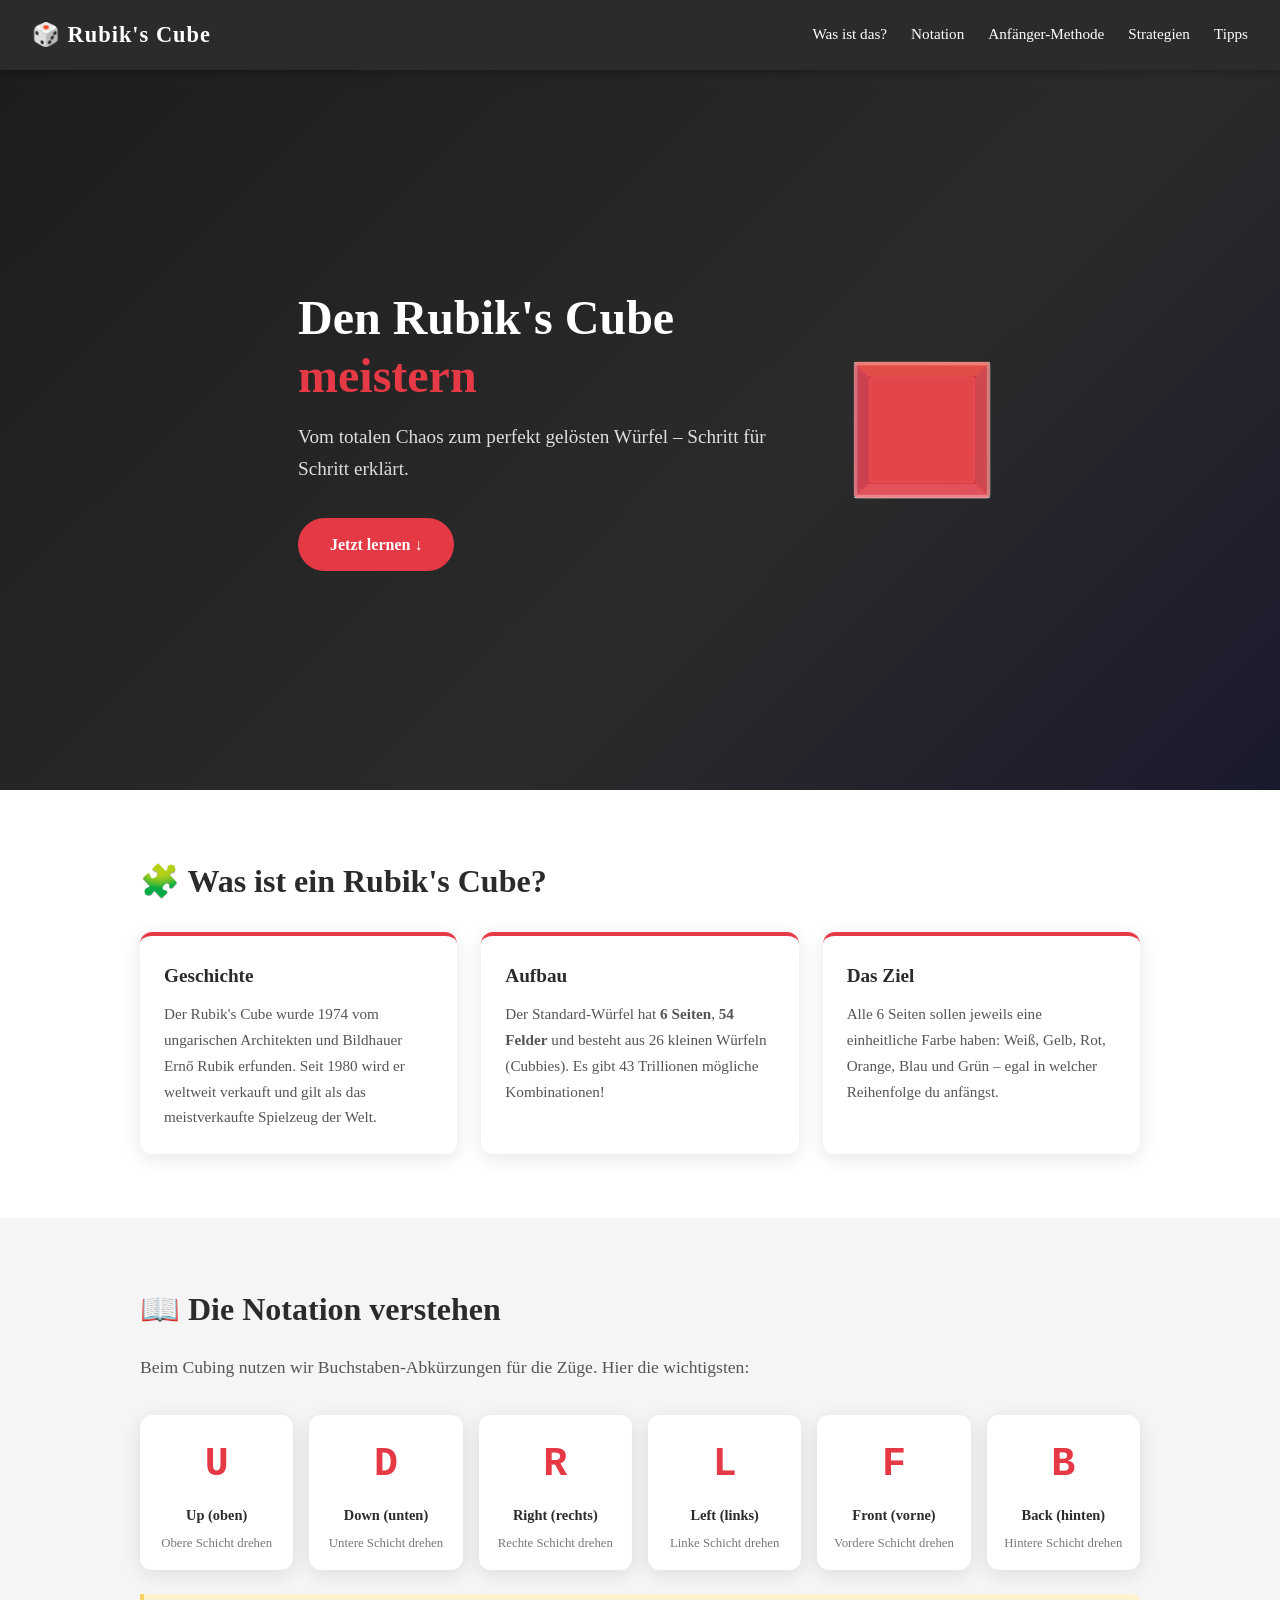
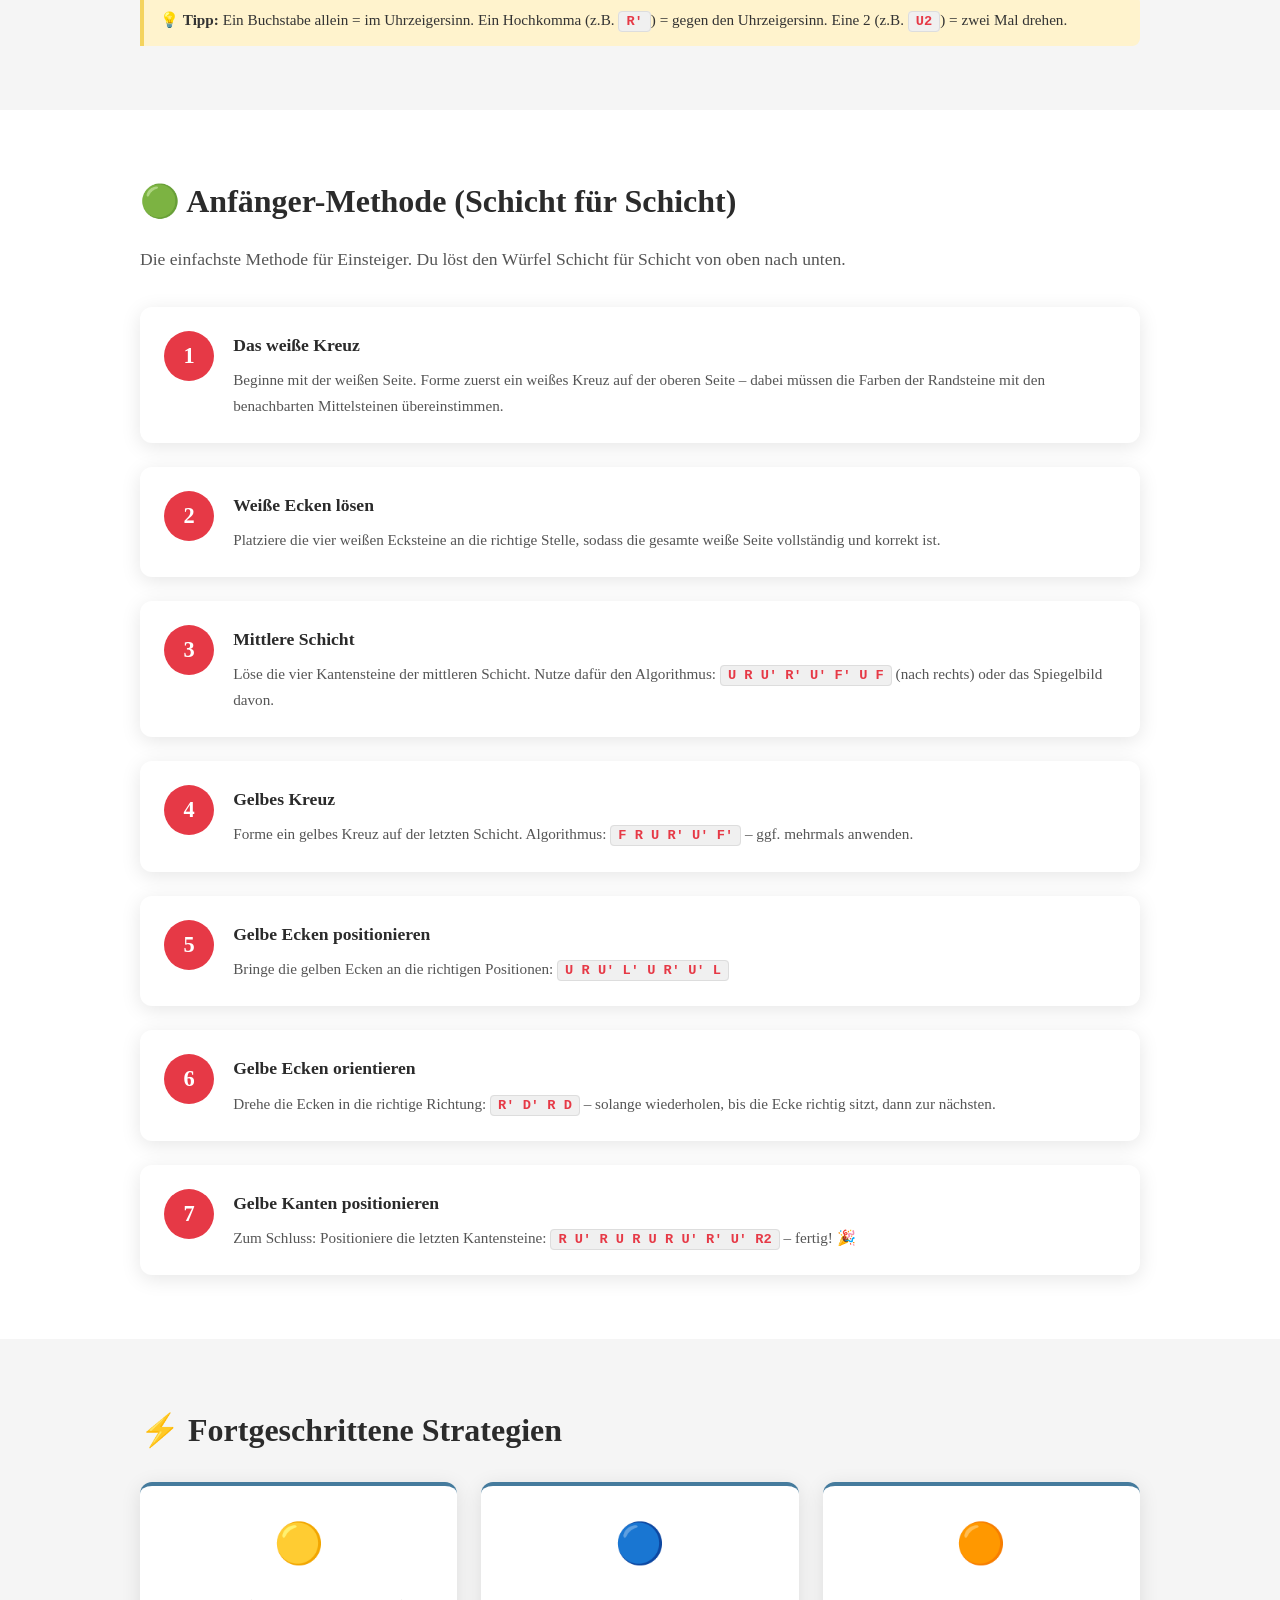
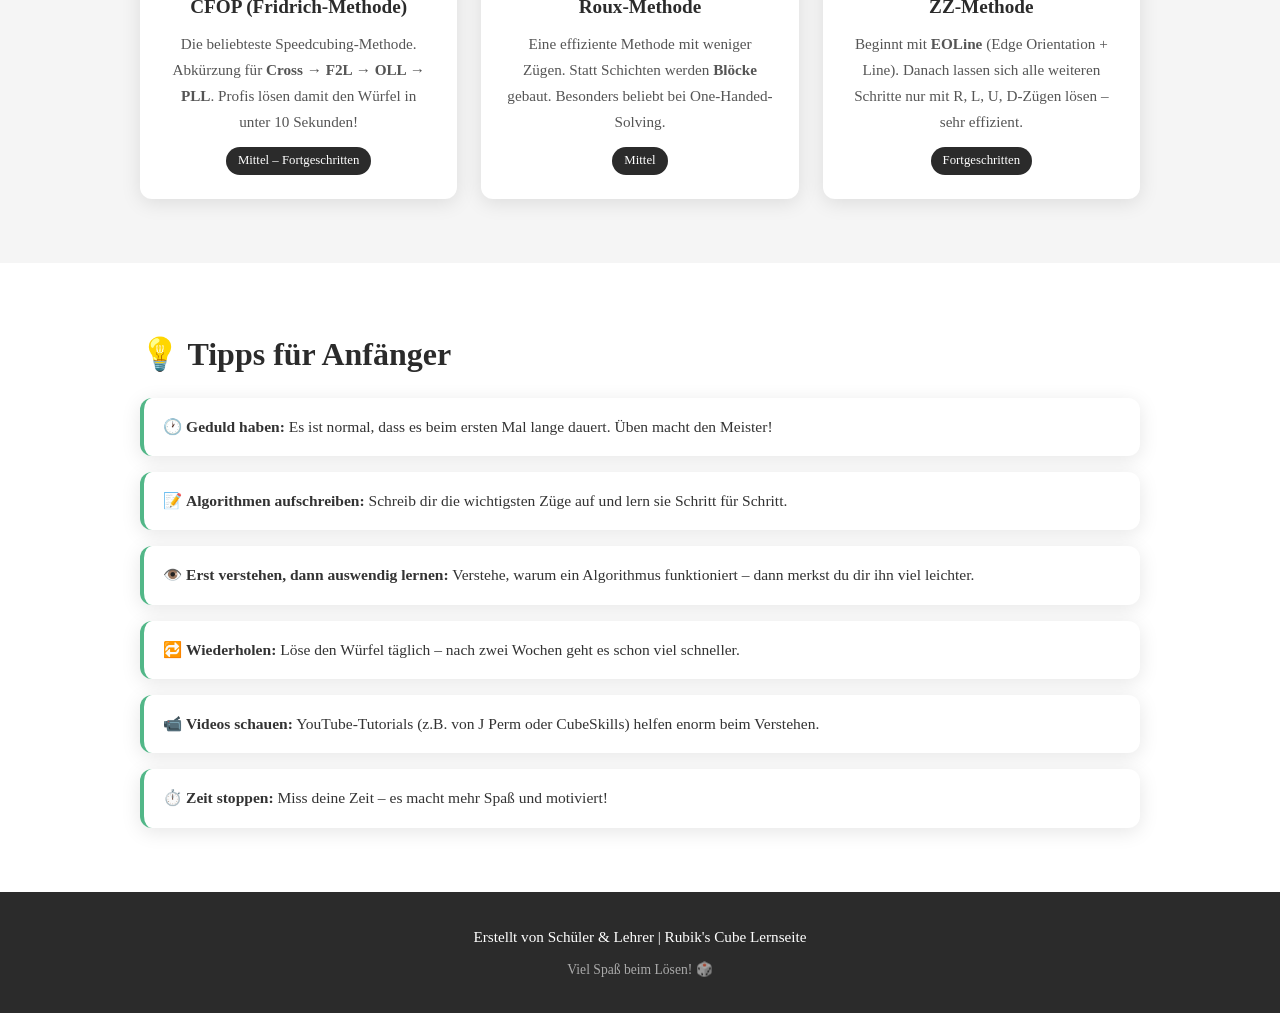
==== index.html @ 62770d28 "Add files via upload" ====
<!DOCTYPE html>
<html lang="de">
<head>
  <meta charset="UTF-8" />
  <meta name="viewport" content="width=device-width, initial-scale=1.0" />
  <title>Rubik's Cube – Lösen & Strategien</title>
  <link rel="stylesheet" href="style.css" />
</head>
<body>

  <!-- HEADER / NAVIGATION -->
  <header>
    <div class="logo">🎲 Rubik's Cube</div>
    <nav>
      <a href="#was-ist">Was ist das?</a>
      <a href="#notation">Notation</a>
      <a href="#anfaenger">Anfänger-Methode</a>
      <a href="#strategien">Strategien</a>
      <a href="#tipps">Tipps</a>
    </nav>
  </header>

  <!-- HERO SECTION -->
  <section class="hero">
    <div class="hero-content">
      <h1>Den Rubik's Cube <span class="highlight">meistern</span></h1>
      <p>Vom totalen Chaos zum perfekt gelösten Würfel – Schritt für Schritt erklärt.</p>
      <a href="#anfaenger" class="btn">Jetzt lernen ↓</a>
    </div>
    <div class="cube-animation">
      <div class="cube">
        <div class="face front"></div>
        <div class="face back"></div>
        <div class="face left"></div>
        <div class="face right"></div>
        <div class="face top"></div>
        <div class="face bottom"></div>
      </div>
    </div>
  </section>

  <!-- SECTION: Was ist ein Rubik's Cube? -->
  <section id="was-ist" class="section">
    <div class="container">
      <h2>🧩 Was ist ein Rubik's Cube?</h2>
      <div class="card-grid">
        <div class="card">
          <h3>Geschichte</h3>
          <p>Der Rubik's Cube wurde 1974 vom ungarischen Architekten und Bildhauer Ernő Rubik erfunden. Seit 1980 wird er weltweit verkauft und gilt als das meistverkaufte Spielzeug der Welt.</p>
        </div>
        <div class="card">
          <h3>Aufbau</h3>
          <p>Der Standard-Würfel hat <strong>6 Seiten</strong>, <strong>54 Felder</strong> und besteht aus 26 kleinen Würfeln (Cubbies). Es gibt 43 Trillionen mögliche Kombinationen!</p>
        </div>
        <div class="card">
          <h3>Das Ziel</h3>
          <p>Alle 6 Seiten sollen jeweils eine einheitliche Farbe haben: Weiß, Gelb, Rot, Orange, Blau und Grün – egal in welcher Reihenfolge du anfängst.</p>
        </div>
      </div>
    </div>
  </section>

  <!-- SECTION: Notation -->
  <section id="notation" class="section section-alt">
    <div class="container">
      <h2>📖 Die Notation verstehen</h2>
      <p class="section-intro">Beim Cubing nutzen wir Buchstaben-Abkürzungen für die Züge. Hier die wichtigsten:</p>
      <div class="notation-grid">
        <div class="notation-card">
          <span class="move-letter">U</span>
          <span class="move-name">Up (oben)</span>
          <span class="move-desc">Obere Schicht drehen</span>
        </div>
        <div class="notation-card">
          <span class="move-letter">D</span>
          <span class="move-name">Down (unten)</span>
          <span class="move-desc">Untere Schicht drehen</span>
        </div>
        <div class="notation-card">
          <span class="move-letter">R</span>
          <span class="move-name">Right (rechts)</span>
          <span class="move-desc">Rechte Schicht drehen</span>
        </div>
        <div class="notation-card">
          <span class="move-letter">L</span>
          <span class="move-name">Left (links)</span>
          <span class="move-desc">Linke Schicht drehen</span>
        </div>
        <div class="notation-card">
          <span class="move-letter">F</span>
          <span class="move-name">Front (vorne)</span>
          <span class="move-desc">Vordere Schicht drehen</span>
        </div>
        <div class="notation-card">
          <span class="move-letter">B</span>
          <span class="move-name">Back (hinten)</span>
          <span class="move-desc">Hintere Schicht drehen</span>
        </div>
      </div>
      <p class="notation-hint">💡 <strong>Tipp:</strong> Ein Buchstabe allein = im Uhrzeigersinn. Ein Hochkomma (z.B. <code>R'</code>) = gegen den Uhrzeigersinn. Eine 2 (z.B. <code>U2</code>) = zwei Mal drehen.</p>
    </div>
  </section>

  <!-- SECTION: Anfänger-Methode -->
  <section id="anfaenger" class="section">
    <div class="container">
      <h2>🟢 Anfänger-Methode (Schicht für Schicht)</h2>
      <p class="section-intro">Die einfachste Methode für Einsteiger. Du löst den Würfel Schicht für Schicht von oben nach unten.</p>
      
      <div class="steps">

        <div class="step">
          <div class="step-number">1</div>
          <div class="step-content">
            <h3>Das weiße Kreuz</h3>
            <p>Beginne mit der weißen Seite. Forme zuerst ein weißes Kreuz auf der oberen Seite – dabei müssen die Farben der Randsteine mit den benachbarten Mittelsteinen übereinstimmen.</p>
          </div>
        </div>

        <div class="step">
          <div class="step-number">2</div>
          <div class="step-content">
            <h3>Weiße Ecken lösen</h3>
            <p>Platziere die vier weißen Ecksteine an die richtige Stelle, sodass die gesamte weiße Seite vollständig und korrekt ist.</p>
          </div>
        </div>

        <div class="step">
          <div class="step-number">3</div>
          <div class="step-content">
            <h3>Mittlere Schicht</h3>
            <p>Löse die vier Kantensteine der mittleren Schicht. Nutze dafür den Algorithmus: <code>U R U' R' U' F' U F</code> (nach rechts) oder das Spiegelbild davon.</p>
          </div>
        </div>

        <div class="step">
          <div class="step-number">4</div>
          <div class="step-content">
            <h3>Gelbes Kreuz</h3>
            <p>Forme ein gelbes Kreuz auf der letzten Schicht. Algorithmus: <code>F R U R' U' F'</code> – ggf. mehrmals anwenden.</p>
          </div>
        </div>

        <div class="step">
          <div class="step-number">5</div>
          <div class="step-content">
            <h3>Gelbe Ecken positionieren</h3>
            <p>Bringe die gelben Ecken an die richtigen Positionen: <code>U R U' L' U R' U' L</code></p>
          </div>
        </div>

        <div class="step">
          <div class="step-number">6</div>
          <div class="step-content">
            <h3>Gelbe Ecken orientieren</h3>
            <p>Drehe die Ecken in die richtige Richtung: <code>R' D' R D</code> – solange wiederholen, bis die Ecke richtig sitzt, dann zur nächsten.</p>
          </div>
        </div>

        <div class="step">
          <div class="step-number">7</div>
          <div class="step-content">
            <h3>Gelbe Kanten positionieren</h3>
            <p>Zum Schluss: Positioniere die letzten Kantensteine: <code>R U' R U R U R U' R' U' R2</code> – fertig! 🎉</p>
          </div>
        </div>

      </div>
    </div>
  </section>

  <!-- SECTION: Strategien -->
  <section id="strategien" class="section section-alt">
    <div class="container">
      <h2>⚡ Fortgeschrittene Strategien</h2>
      <div class="card-grid">
        <div class="card card-advanced">
          <div class="card-icon">🟡</div>
          <h3>CFOP (Fridrich-Methode)</h3>
          <p>Die beliebteste Speedcubing-Methode. Abkürzung für <strong>Cross → F2L → OLL → PLL</strong>. Profis lösen damit den Würfel in unter 10 Sekunden!</p>
          <span class="level">Mittel – Fortgeschritten</span>
        </div>
        <div class="card card-advanced">
          <div class="card-icon">🔵</div>
          <h3>Roux-Methode</h3>
          <p>Eine effiziente Methode mit weniger Zügen. Statt Schichten werden <strong>Blöcke</strong> gebaut. Besonders beliebt bei One-Handed-Solving.</p>
          <span class="level">Mittel</span>
        </div>
        <div class="card card-advanced">
          <div class="card-icon">🟠</div>
          <h3>ZZ-Methode</h3>
          <p>Beginnt mit <strong>EOLine</strong> (Edge Orientation + Line). Danach lassen sich alle weiteren Schritte nur mit R, L, U, D-Zügen lösen – sehr effizient.</p>
          <span class="level">Fortgeschritten</span>
        </div>
      </div>
    </div>
  </section>

  <!-- SECTION: Tipps -->
  <section id="tipps" class="section">
    <div class="container">
      <h2>💡 Tipps für Anfänger</h2>
      <ul class="tips-list">
        <li>🕐 <strong>Geduld haben:</strong> Es ist normal, dass es beim ersten Mal lange dauert. Üben macht den Meister!</li>
        <li>📝 <strong>Algorithmen aufschreiben:</strong> Schreib dir die wichtigsten Züge auf und lern sie Schritt für Schritt.</li>
        <li>👁️ <strong>Erst verstehen, dann auswendig lernen:</strong> Verstehe, warum ein Algorithmus funktioniert – dann merkst du dir ihn viel leichter.</li>
        <li>🔁 <strong>Wiederholen:</strong> Löse den Würfel täglich – nach zwei Wochen geht es schon viel schneller.</li>
        <li>📹 <strong>Videos schauen:</strong> YouTube-Tutorials (z.B. von J Perm oder CubeSkills) helfen enorm beim Verstehen.</li>
        <li>⏱️ <strong>Zeit stoppen:</strong> Miss deine Zeit – es macht mehr Spaß und motiviert!</li>
      </ul>
    </div>
  </section>

  <!-- FOOTER -->
  <footer>
    <p>Erstellt von Schüler &amp; Lehrer | Rubik's Cube Lernseite</p>
    <p class="footer-small">Viel Spaß beim Lösen! 🎲</p>
  </footer>

</body>
</html>
---- style.css ----
/* =============================================
   RUBIK'S CUBE HOMEPAGE - style.css
   =============================================
   Tipp: CSS-Variablen (--variablenname) ganz 
   oben machen es einfach, Farben zu ändern!
   ============================================= */

/* --- GRUNDFARBEN & SCHRIFTEN --- */
:root {
  --weiss:     #ffffff;
  --hellgrau:  #f5f5f5;
  --dunkelgrau:#2b2b2b;
  --text:      #333333;
  --highlight: #e63946; /* Rote Akzentfarbe */
  --blau:      #457b9d;
  --gelb:      #f4d35e;
  --gruen:     #52b788;
  --abstand:   2rem;
  --radius:    12px;
  --schatten:  0 4px 20px rgba(0,0,0,0.1);
}

/* --- RESET & BASIS --- */
* {
  margin: 0;
  padding: 0;
  box-sizing: border-box;
}

body {
  font-family: 'Georgia', serif;
  color: var(--text);
  background: var(--weiss);
  line-height: 1.7;
  font-size: 16px;
}

/* --- LINKS --- */
a {
  color: var(--highlight);
  text-decoration: none;
}
a:hover {
  text-decoration: underline;
}

/* --- CODE-BLÖCKE (für Algorithmen) --- */
code {
  background: #f0f0f0;
  border: 1px solid #ddd;
  border-radius: 4px;
  padding: 2px 7px;
  font-family: 'Courier New', monospace;
  font-size: 0.9em;
  color: var(--highlight);
  font-weight: bold;
}

/* =============================================
   HEADER & NAVIGATION
   ============================================= */
header {
  background: var(--dunkelgrau);
  color: var(--weiss);
  display: flex;
  justify-content: space-between;
  align-items: center;
  padding: 1rem 2rem;
  position: sticky;
  top: 0;
  z-index: 100;
  box-shadow: 0 2px 10px rgba(0,0,0,0.3);
}

.logo {
  font-size: 1.4rem;
  font-weight: bold;
  letter-spacing: 1px;
}

nav {
  display: flex;
  gap: 1.5rem;
  flex-wrap: wrap;
}

nav a {
  color: var(--weiss);
  font-size: 0.95rem;
  padding: 4px 0;
  border-bottom: 2px solid transparent;
  transition: border-color 0.2s;
}

nav a:hover {
  border-bottom-color: var(--highlight);
  text-decoration: none;
}

/* =============================================
   HERO SECTION
   ============================================= */
.hero {
  background: linear-gradient(135deg, #1d1d1d 0%, #2b2b2b 60%, #1a1a2e 100%);
  color: var(--weiss);
  display: flex;
  justify-content: center;
  align-items: center;
  gap: 4rem;
  padding: 5rem 2rem;
  min-height: 80vh;
}

.hero-content {
  max-width: 500px;
}

.hero-content h1 {
  font-size: 3rem;
  line-height: 1.2;
  margin-bottom: 1rem;
}

.hero-content p {
  font-size: 1.2rem;
  margin-bottom: 2rem;
  opacity: 0.85;
}

.highlight {
  color: var(--highlight);
}

.btn {
  display: inline-block;
  background: var(--highlight);
  color: var(--weiss);
  padding: 0.8rem 2rem;
  border-radius: 50px;
  font-size: 1rem;
  font-weight: bold;
  transition: transform 0.2s, background 0.2s;
}

.btn:hover {
  background: #c1121f;
  transform: translateY(-2px);
  text-decoration: none;
}

/* --- ANIMIERTER WÜRFEL --- */
.cube-animation {
  perspective: 500px;
}

.cube {
  width: 120px;
  height: 120px;
  position: relative;
  transform-style: preserve-3d;
  animation: rotateCube 8s linear infinite;
}

@keyframes rotateCube {
  0%   { transform: rotateX(-20deg) rotateY(0deg); }
  100% { transform: rotateX(-20deg) rotateY(360deg); }
}

.face {
  position: absolute;
  width: 120px;
  height: 120px;
  border: 3px solid rgba(255,255,255,0.3);
  opacity: 0.85;
  border-radius: 4px;
}

.front  { background: #e63946; transform: translateZ(60px); }
.back   { background: #f4a261; transform: rotateY(180deg) translateZ(60px); }
.left   { background: #457b9d; transform: rotateY(-90deg) translateZ(60px); }
.right  { background: #52b788; transform: rotateY(90deg) translateZ(60px); }
.top    { background: #f4d35e; transform: rotateX(90deg) translateZ(60px); }
.bottom { background: #f1faee; transform: rotateX(-90deg) translateZ(60px); }

/* =============================================
   ALLGEMEINE SECTIONS
   ============================================= */
.section {
  padding: 4rem 2rem;
}

.section-alt {
  background: var(--hellgrau);
}

.container {
  max-width: 1000px;
  margin: 0 auto;
}

.section h2 {
  font-size: 2rem;
  margin-bottom: 1rem;
  color: var(--dunkelgrau);
}

.section-intro {
  font-size: 1.1rem;
  margin-bottom: 2rem;
  color: #555;
}

/* --- KARTEN-GITTER --- */
.card-grid {
  display: grid;
  grid-template-columns: repeat(auto-fit, minmax(250px, 1fr));
  gap: 1.5rem;
  margin-top: 1.5rem;
}

.card {
  background: var(--weiss);
  border-radius: var(--radius);
  padding: 1.5rem;
  box-shadow: var(--schatten);
  border-top: 4px solid var(--highlight);
  transition: transform 0.2s;
}

.card:hover {
  transform: translateY(-4px);
}

.card h3 {
  font-size: 1.2rem;
  margin-bottom: 0.5rem;
  color: var(--dunkelgrau);
}

.card p {
  font-size: 0.95rem;
  color: #555;
}

/* --- FORTGESCHRITTENE KARTEN --- */
.card-advanced {
  border-top-color: var(--blau);
  text-align: center;
}

.card-icon {
  font-size: 2.5rem;
  margin-bottom: 0.8rem;
}

.level {
  display: inline-block;
  margin-top: 0.8rem;
  background: var(--dunkelgrau);
  color: var(--weiss);
  padding: 3px 12px;
  border-radius: 50px;
  font-size: 0.8rem;
}

/* =============================================
   NOTATION
   ============================================= */
.notation-grid {
  display: grid;
  grid-template-columns: repeat(auto-fit, minmax(140px, 1fr));
  gap: 1rem;
  margin-top: 1rem;
}

.notation-card {
  background: var(--weiss);
  border-radius: var(--radius);
  padding: 1rem;
  text-align: center;
  box-shadow: var(--schatten);
  display: flex;
  flex-direction: column;
  gap: 0.3rem;
  transition: transform 0.2s;
}

.notation-card:hover {
  transform: translateY(-3px);
}

.move-letter {
  font-size: 2.5rem;
  font-weight: bold;
  color: var(--highlight);
  font-family: 'Courier New', monospace;
}

.move-name {
  font-weight: bold;
  color: var(--dunkelgrau);
  font-size: 0.9rem;
}

.move-desc {
  font-size: 0.8rem;
  color: #777;
}

.notation-hint {
  margin-top: 1.5rem;
  background: #fff3cd;
  border-left: 4px solid var(--gelb);
  padding: 0.8rem 1rem;
  border-radius: 0 8px 8px 0;
  font-size: 0.95rem;
}

/* =============================================
   SCHRITTE (Anfänger-Methode)
   ============================================= */
.steps {
  display: flex;
  flex-direction: column;
  gap: 1.5rem;
  margin-top: 2rem;
}

.step {
  display: flex;
  align-items: flex-start;
  gap: 1.2rem;
  background: var(--weiss);
  padding: 1.5rem;
  border-radius: var(--radius);
  box-shadow: var(--schatten);
  transition: transform 0.2s;
}

.step:hover {
  transform: translateX(6px);
}

.step-number {
  background: var(--highlight);
  color: var(--weiss);
  font-size: 1.4rem;
  font-weight: bold;
  width: 50px;
  height: 50px;
  border-radius: 50%;
  display: flex;
  align-items: center;
  justify-content: center;
  flex-shrink: 0;
}

.step-content h3 {
  font-size: 1.1rem;
  margin-bottom: 0.4rem;
  color: var(--dunkelgrau);
}

.step-content p {
  color: #555;
  font-size: 0.95rem;
}

/* =============================================
   TIPPS-LISTE
   ============================================= */
.tips-list {
  list-style: none;
  display: flex;
  flex-direction: column;
  gap: 1rem;
  margin-top: 1rem;
}

.tips-list li {
  background: var(--weiss);
  padding: 1rem 1.2rem;
  border-radius: var(--radius);
  box-shadow: var(--schatten);
  font-size: 0.97rem;
  border-left: 4px solid var(--gruen);
}

/* =============================================
   FOOTER
   ============================================= */
footer {
  background: var(--dunkelgrau);
  color: var(--weiss);
  text-align: center;
  padding: 2rem;
  font-size: 0.95rem;
}

.footer-small {
  margin-top: 0.5rem;
  opacity: 0.6;
  font-size: 0.85rem;
}

/* =============================================
   RESPONSIVE (Handy-Ansicht)
   ============================================= */
@media (max-width: 768px) {
  .hero {
    flex-direction: column;
    text-align: center;
    padding: 3rem 1.5rem;
    gap: 2.5rem;
  }

  .hero-content h1 {
    font-size: 2rem;
  }

  header {
    flex-direction: column;
    gap: 0.8rem;
    text-align: center;
  }

  nav {
    justify-content: center;
  }

  .step {
    flex-direction: column;
    align-items: center;
    text-align: center;
  }
}
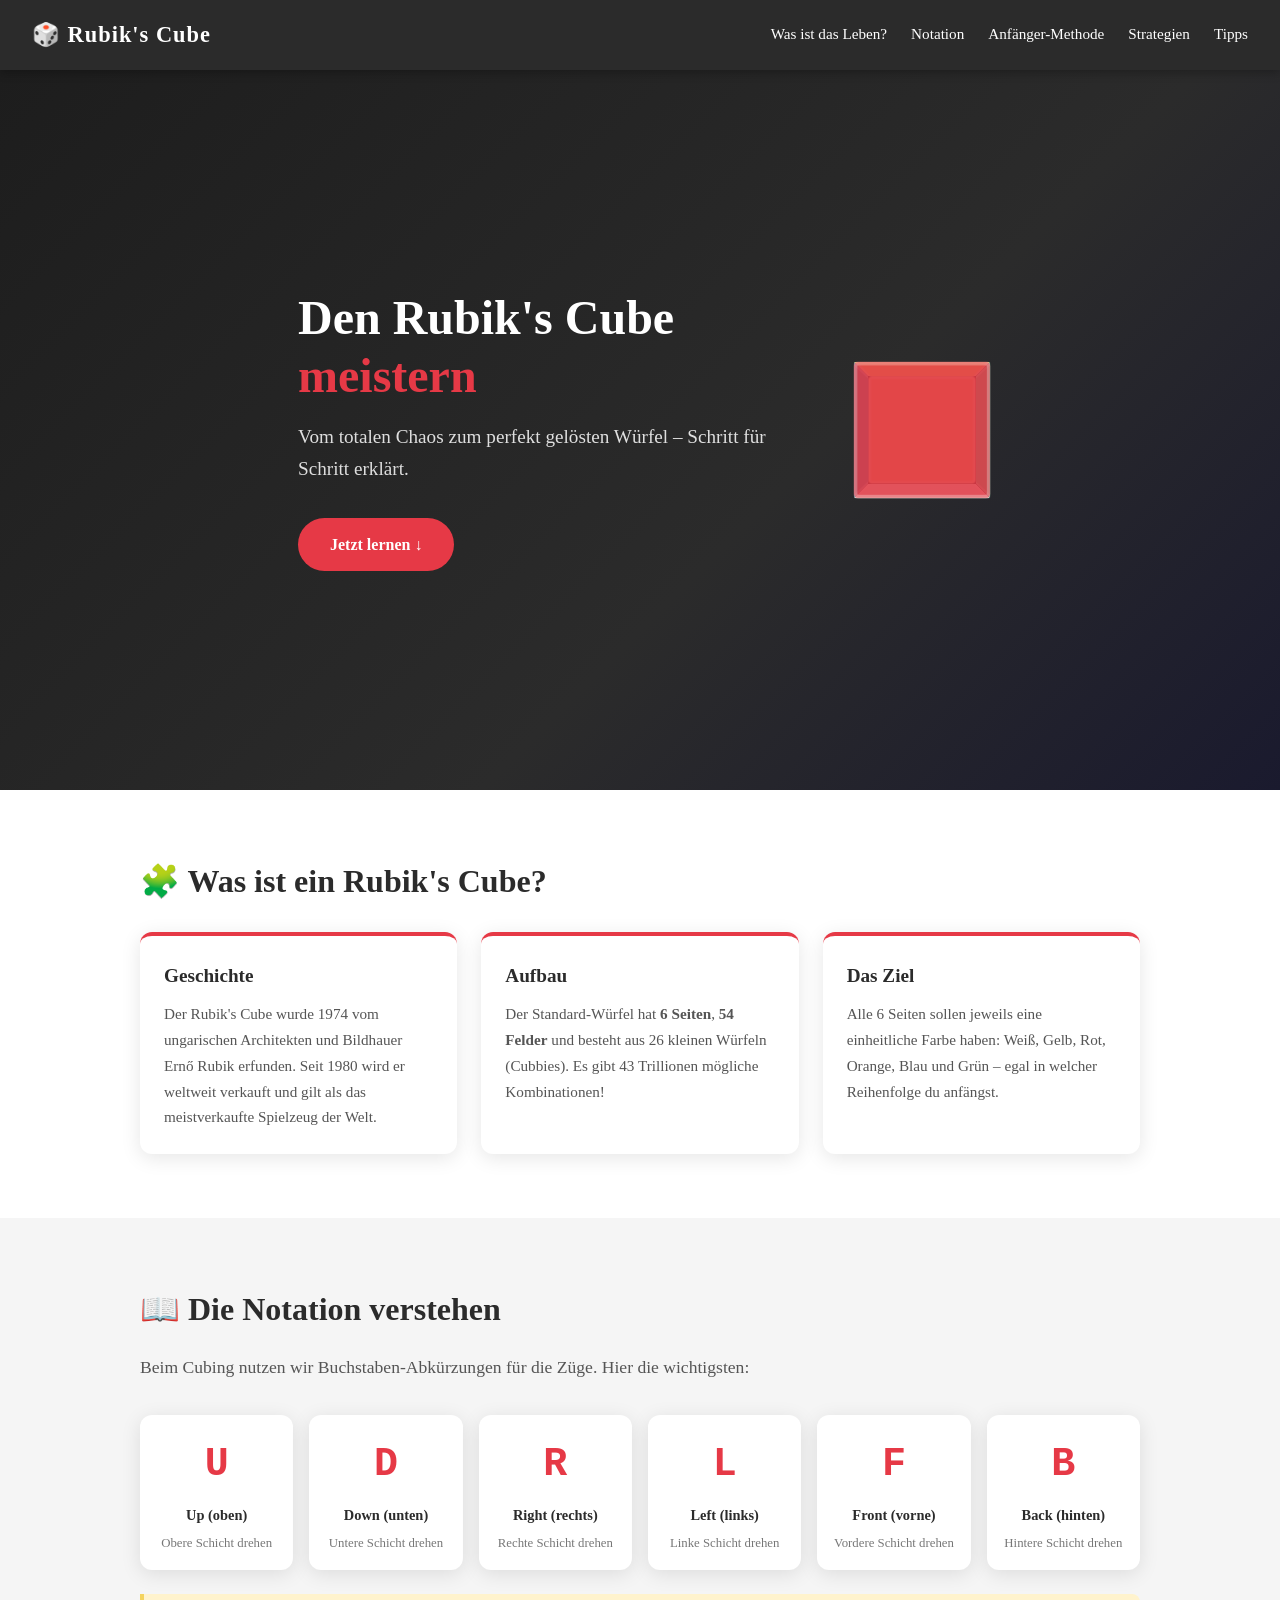
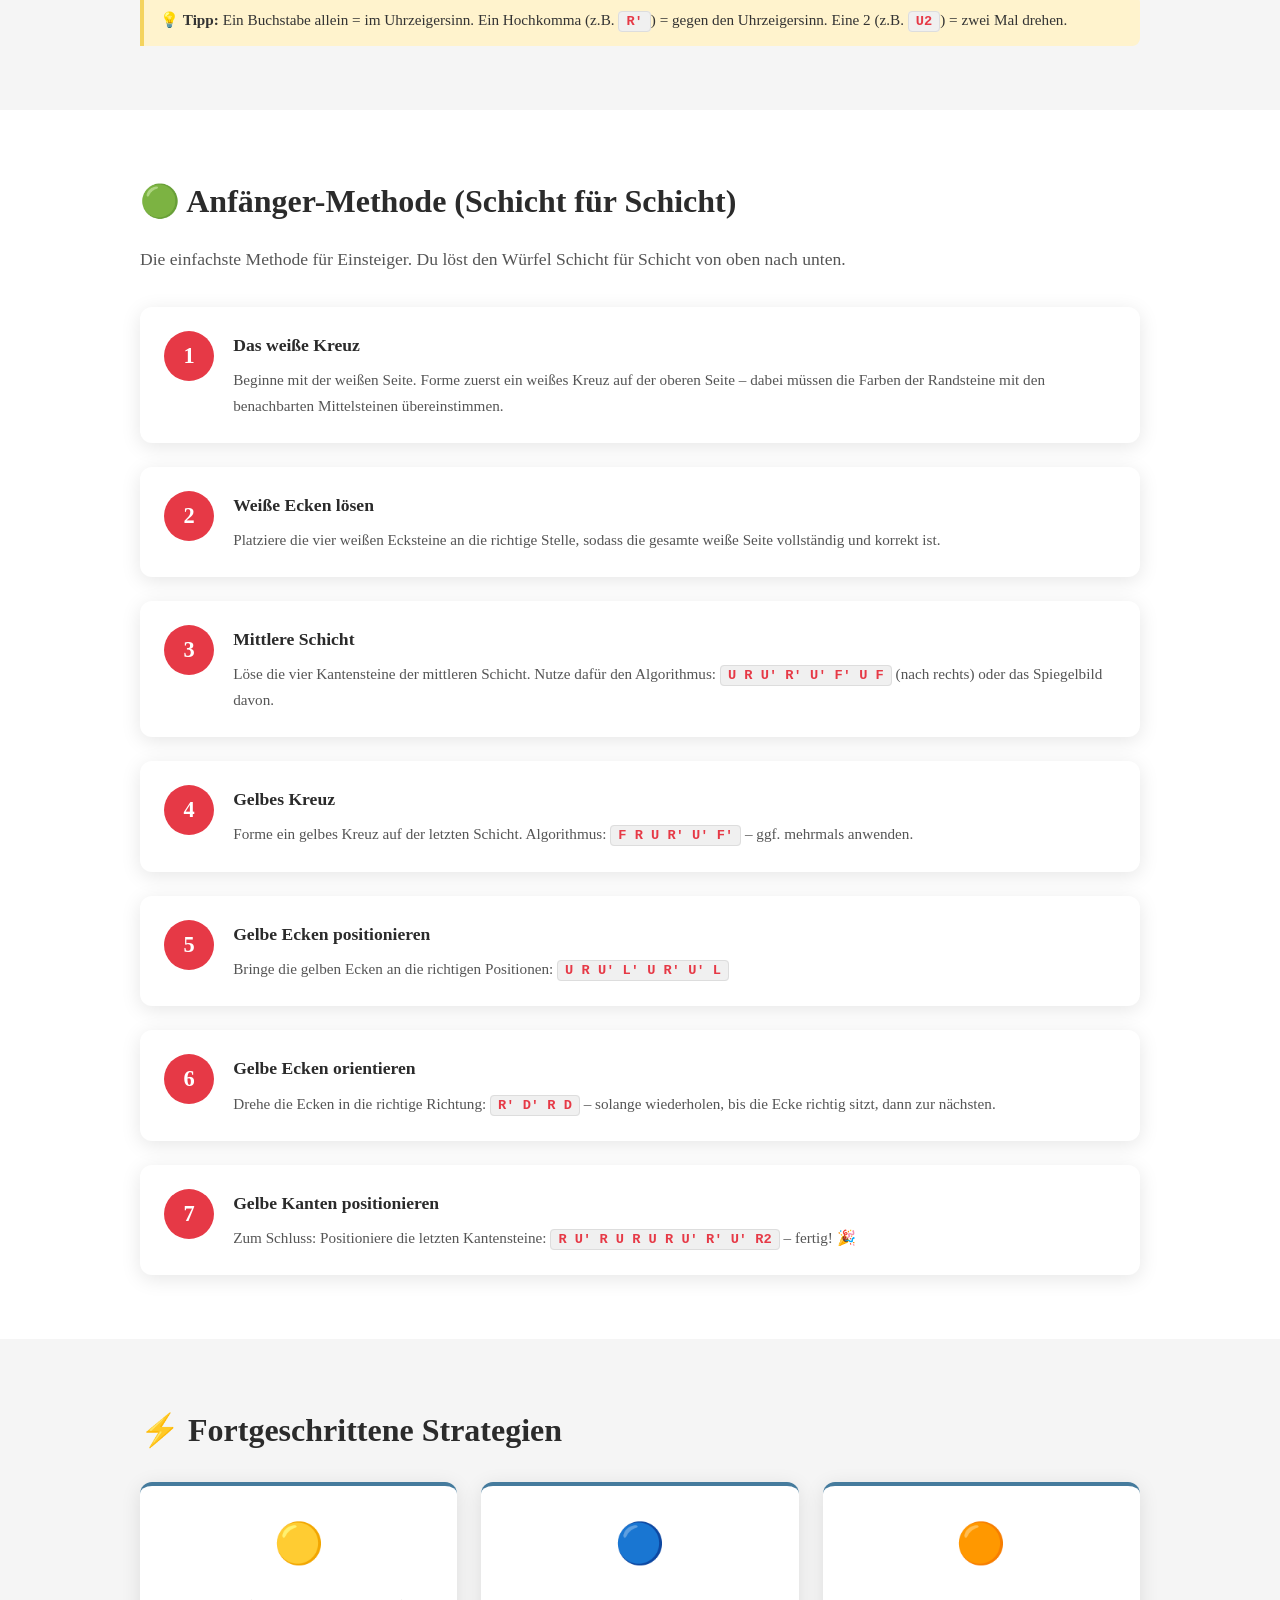
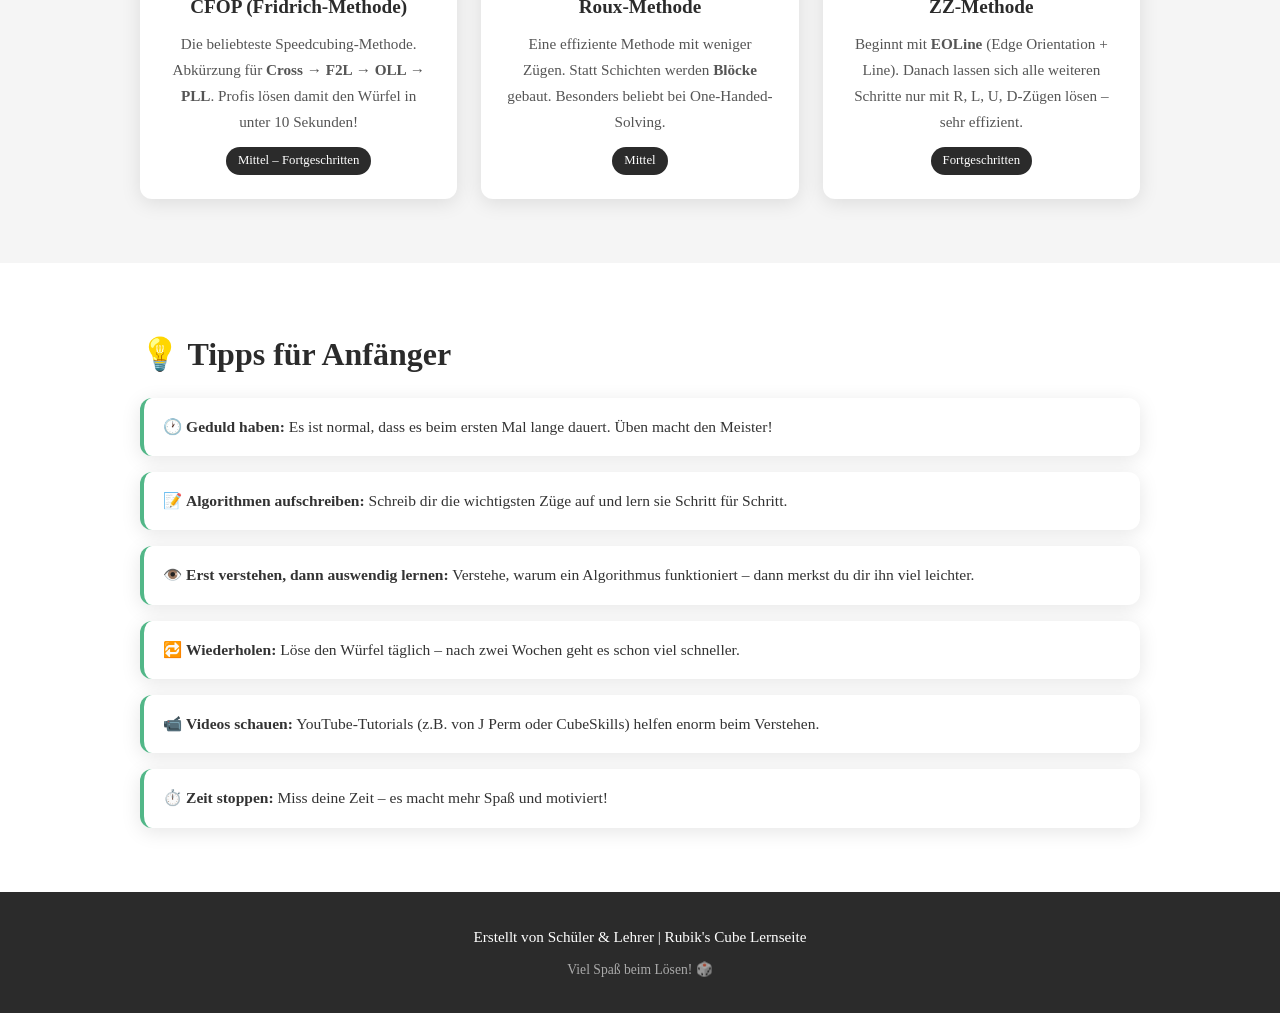
==== commit b69cd7e2: "Update index.html Was ist das Leben" ====
--- a/index.html
+++ b/index.html
@@ -12,7 +12,7 @@
   <header>
     <div class="logo">🎲 Rubik's Cube</div>
     <nav>
-      <a href="#was-ist">Was ist das?</a>
+      <a href="#was-ist">Was ist das Leben?</a>
       <a href="#notation">Notation</a>
       <a href="#anfaenger">Anfänger-Methode</a>
       <a href="#strategien">Strategien</a>
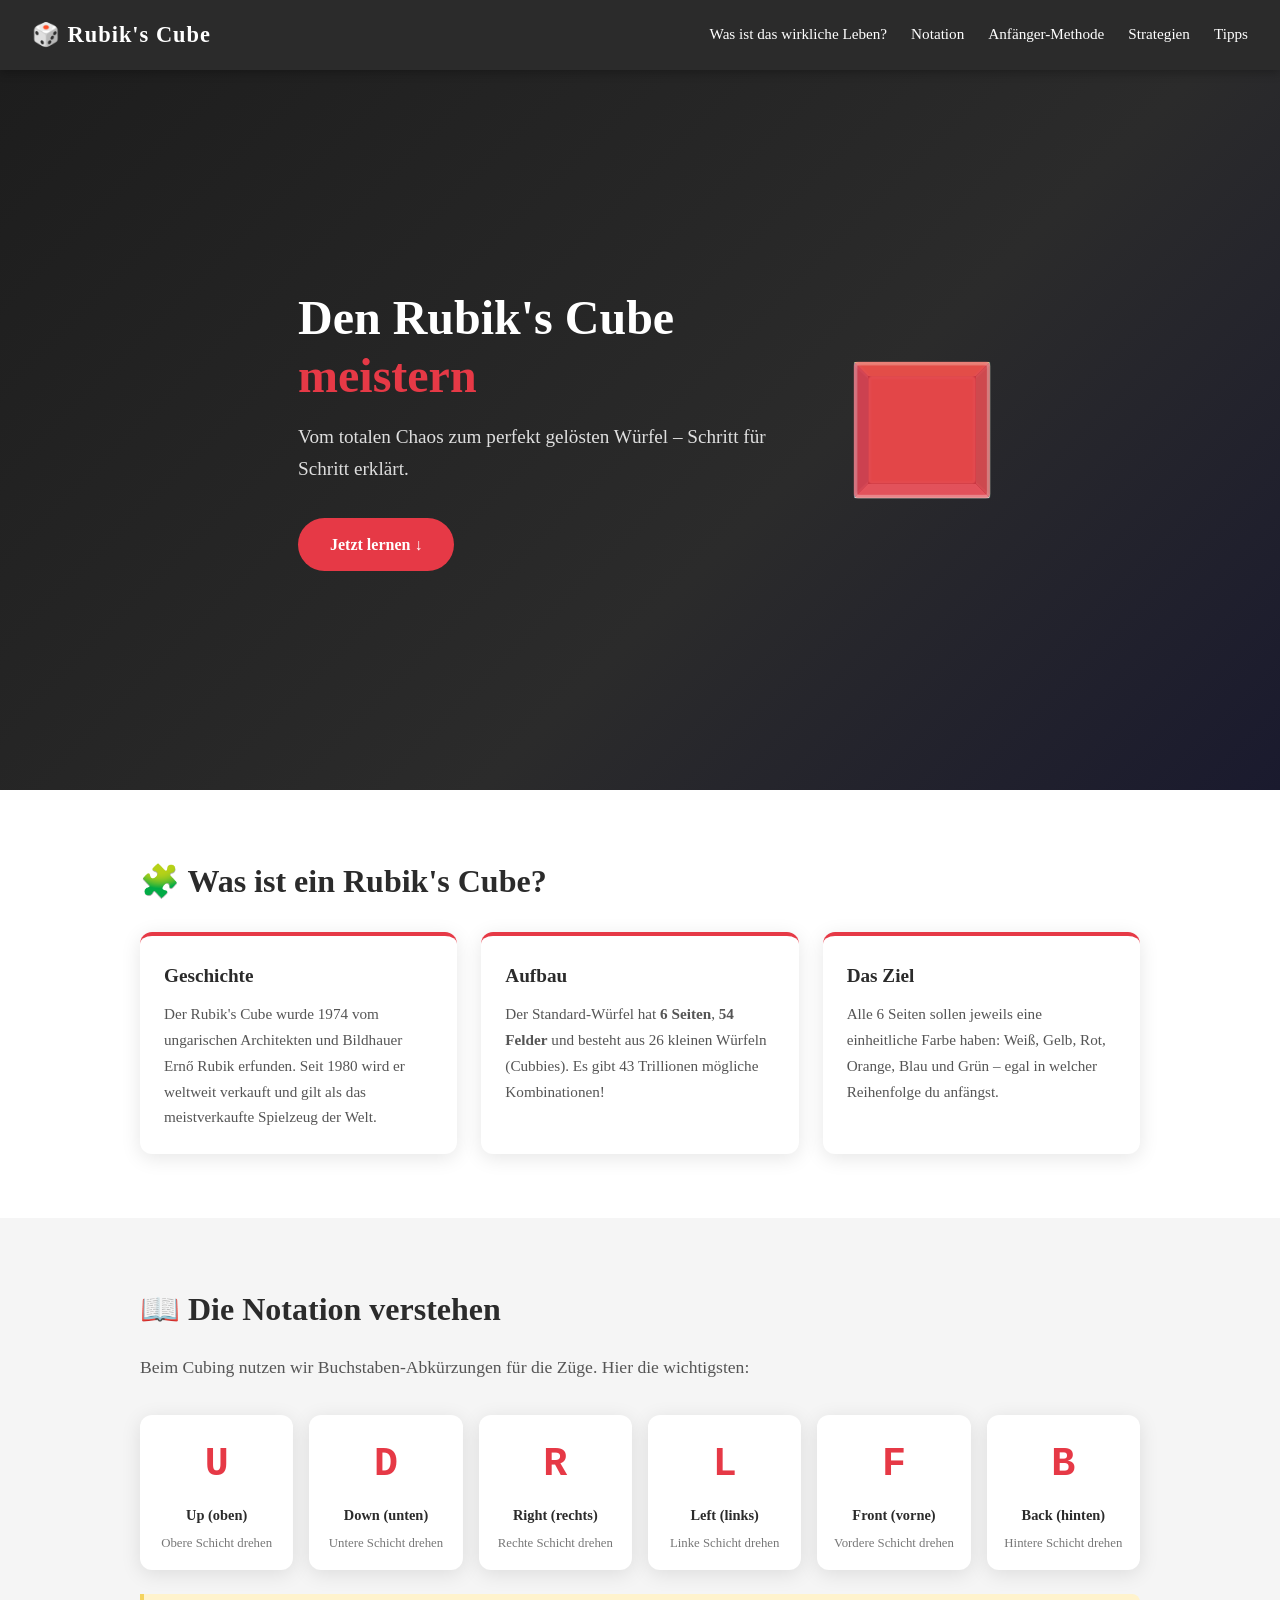
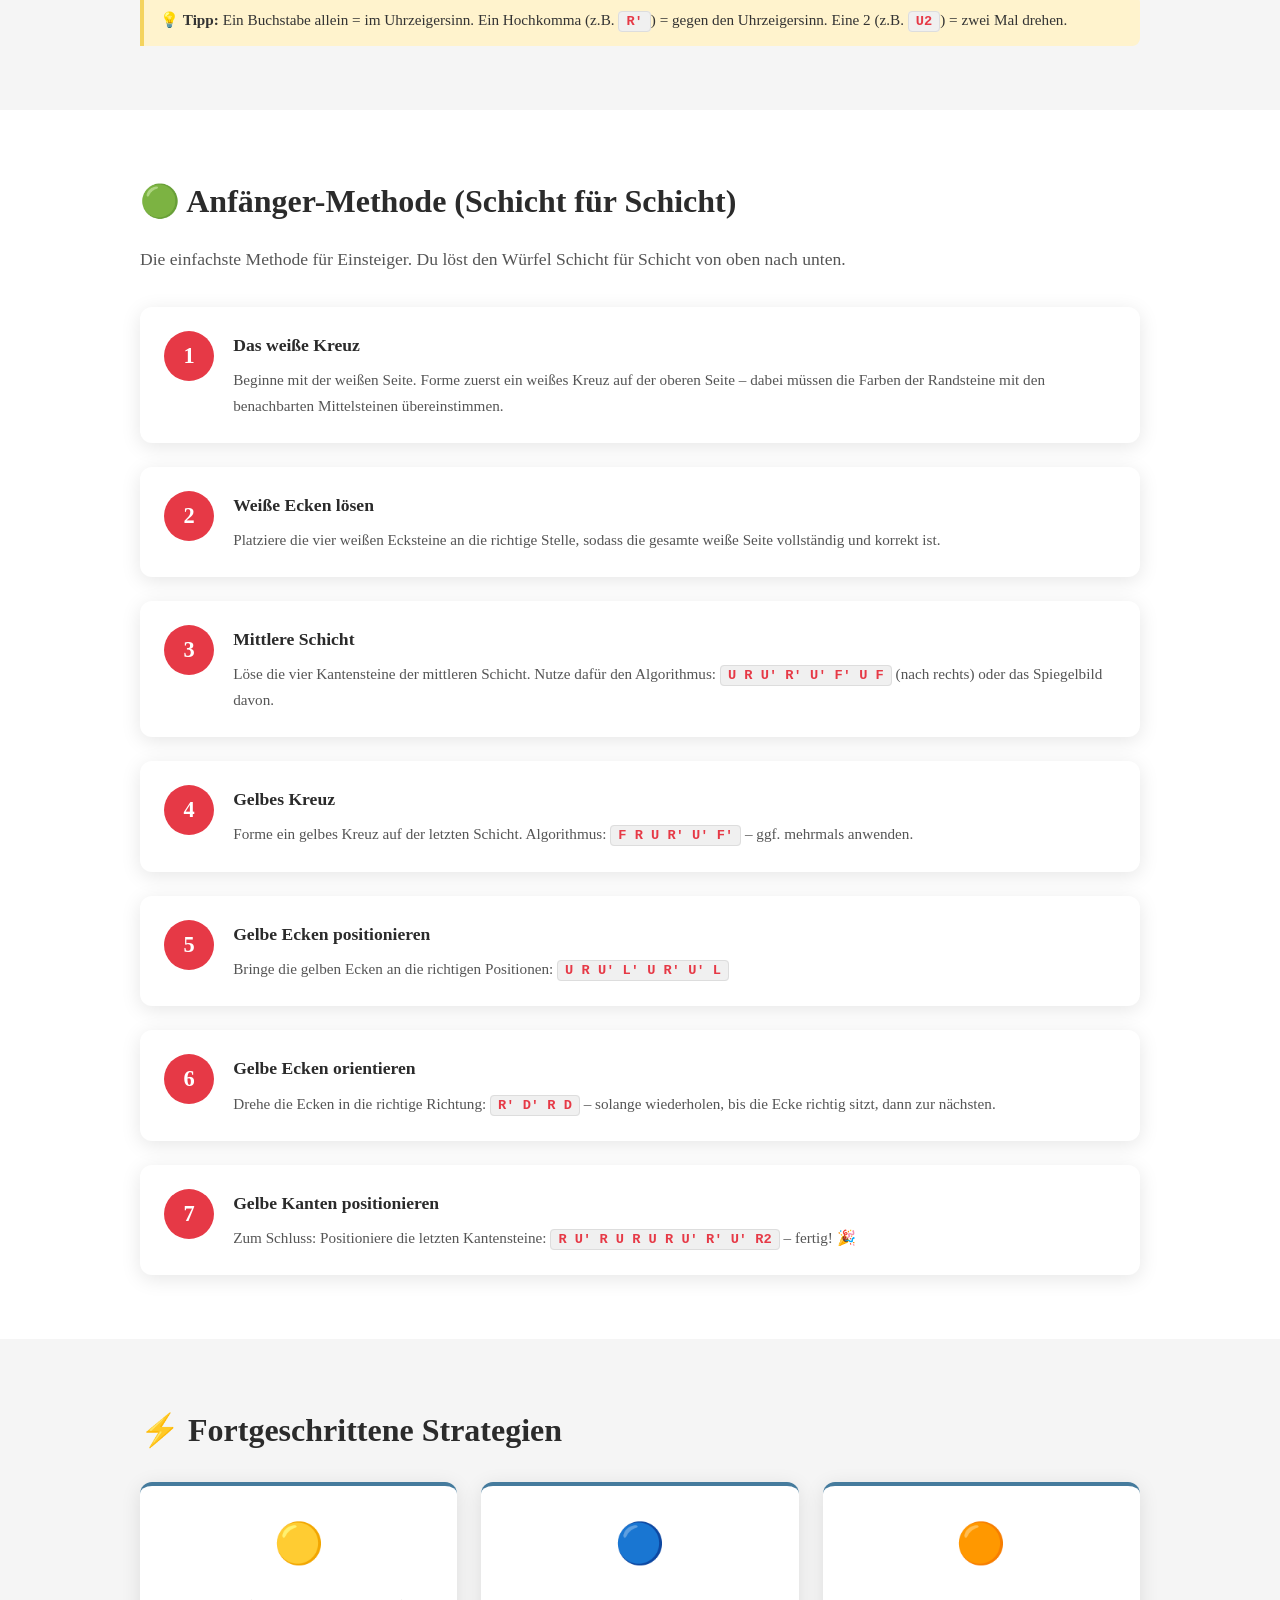
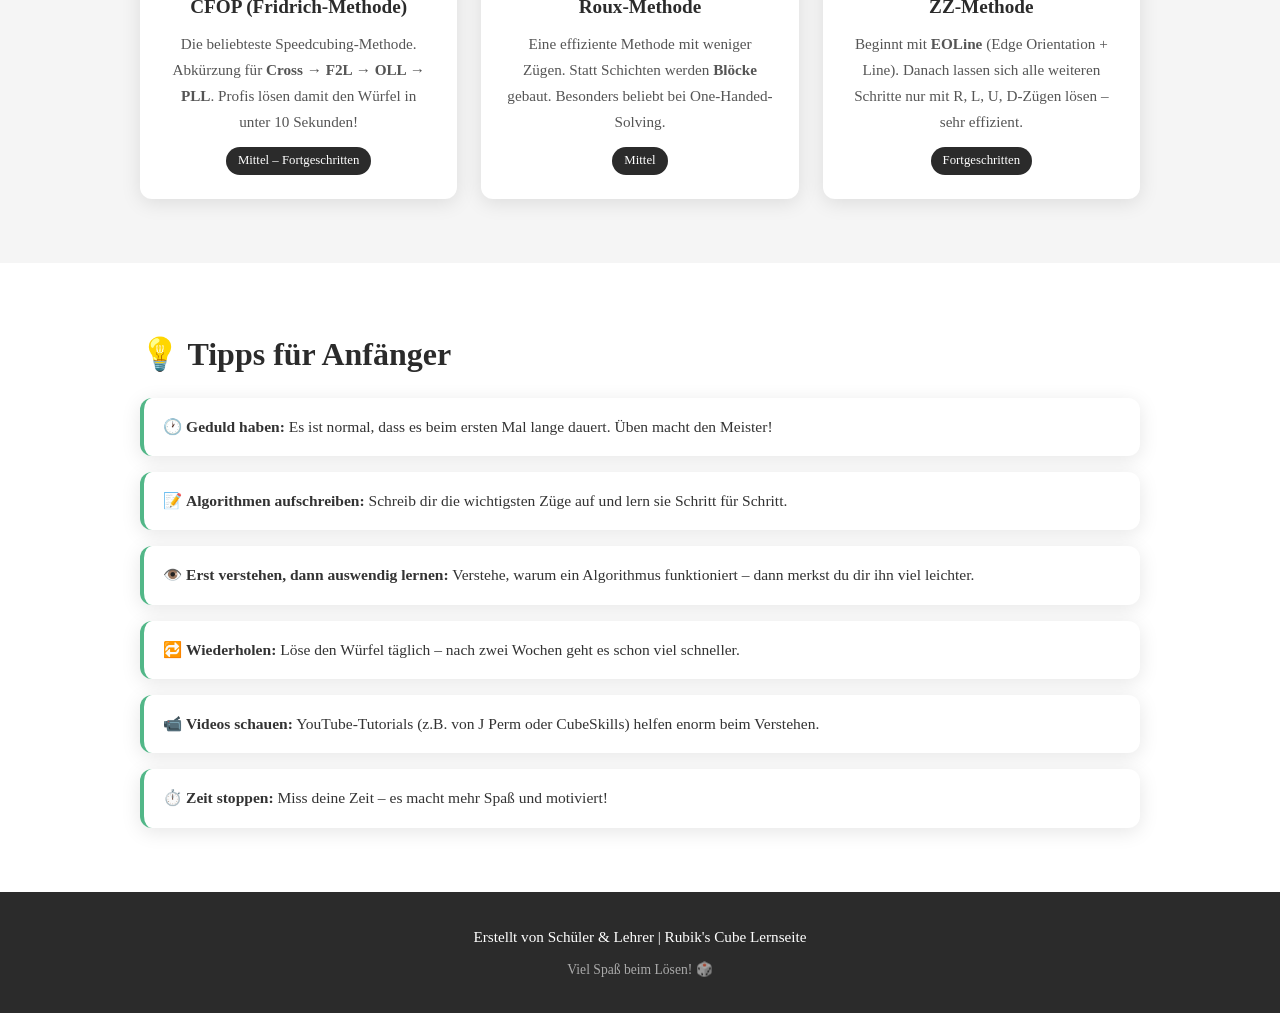
==== commit 3e190f65: "Add files via upload" ====
--- a/index.html
+++ b/index.html
@@ -12,7 +12,7 @@
   <header>
     <div class="logo">🎲 Rubik's Cube</div>
     <nav>
-      <a href="#was-ist">Was ist das Leben?</a>
+      <a href="#was-ist">Was ist das wirkliche Leben?</a>
       <a href="#notation">Notation</a>
       <a href="#anfaenger">Anfänger-Methode</a>
       <a href="#strategien">Strategien</a>
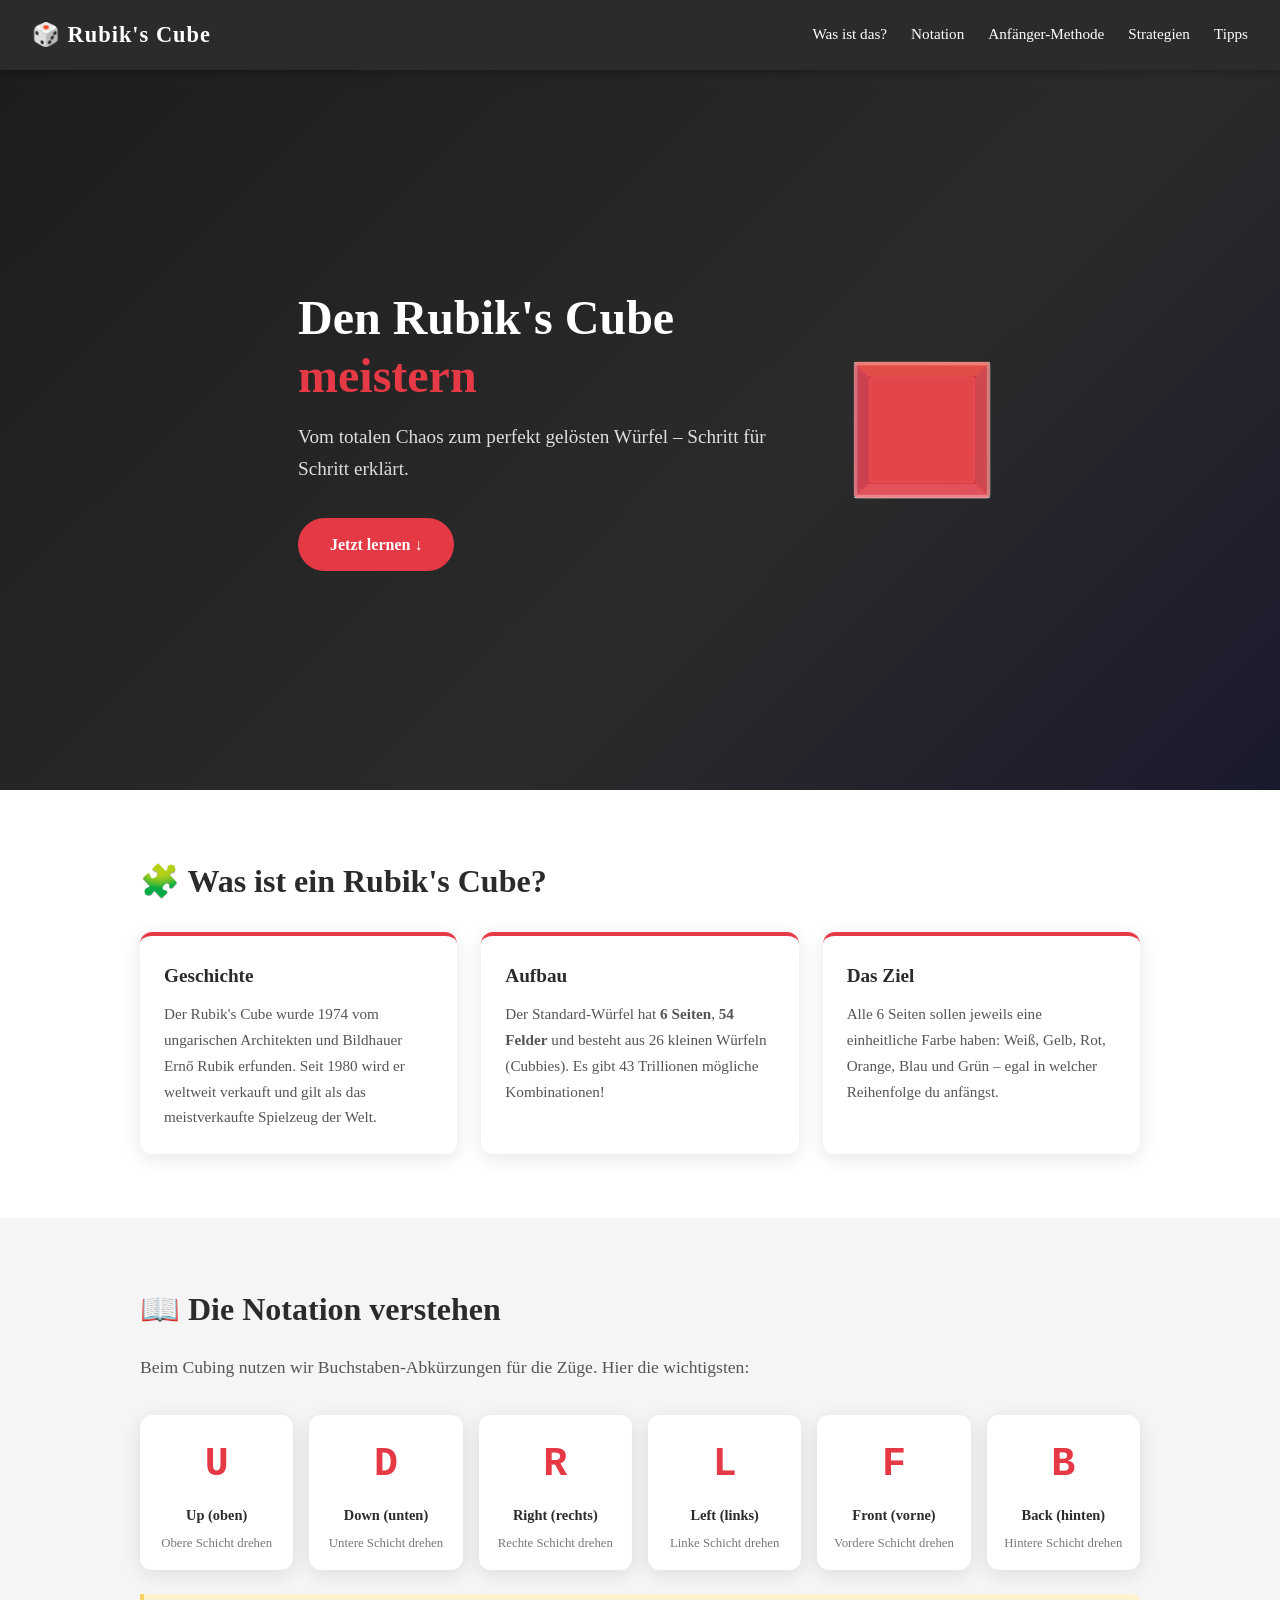
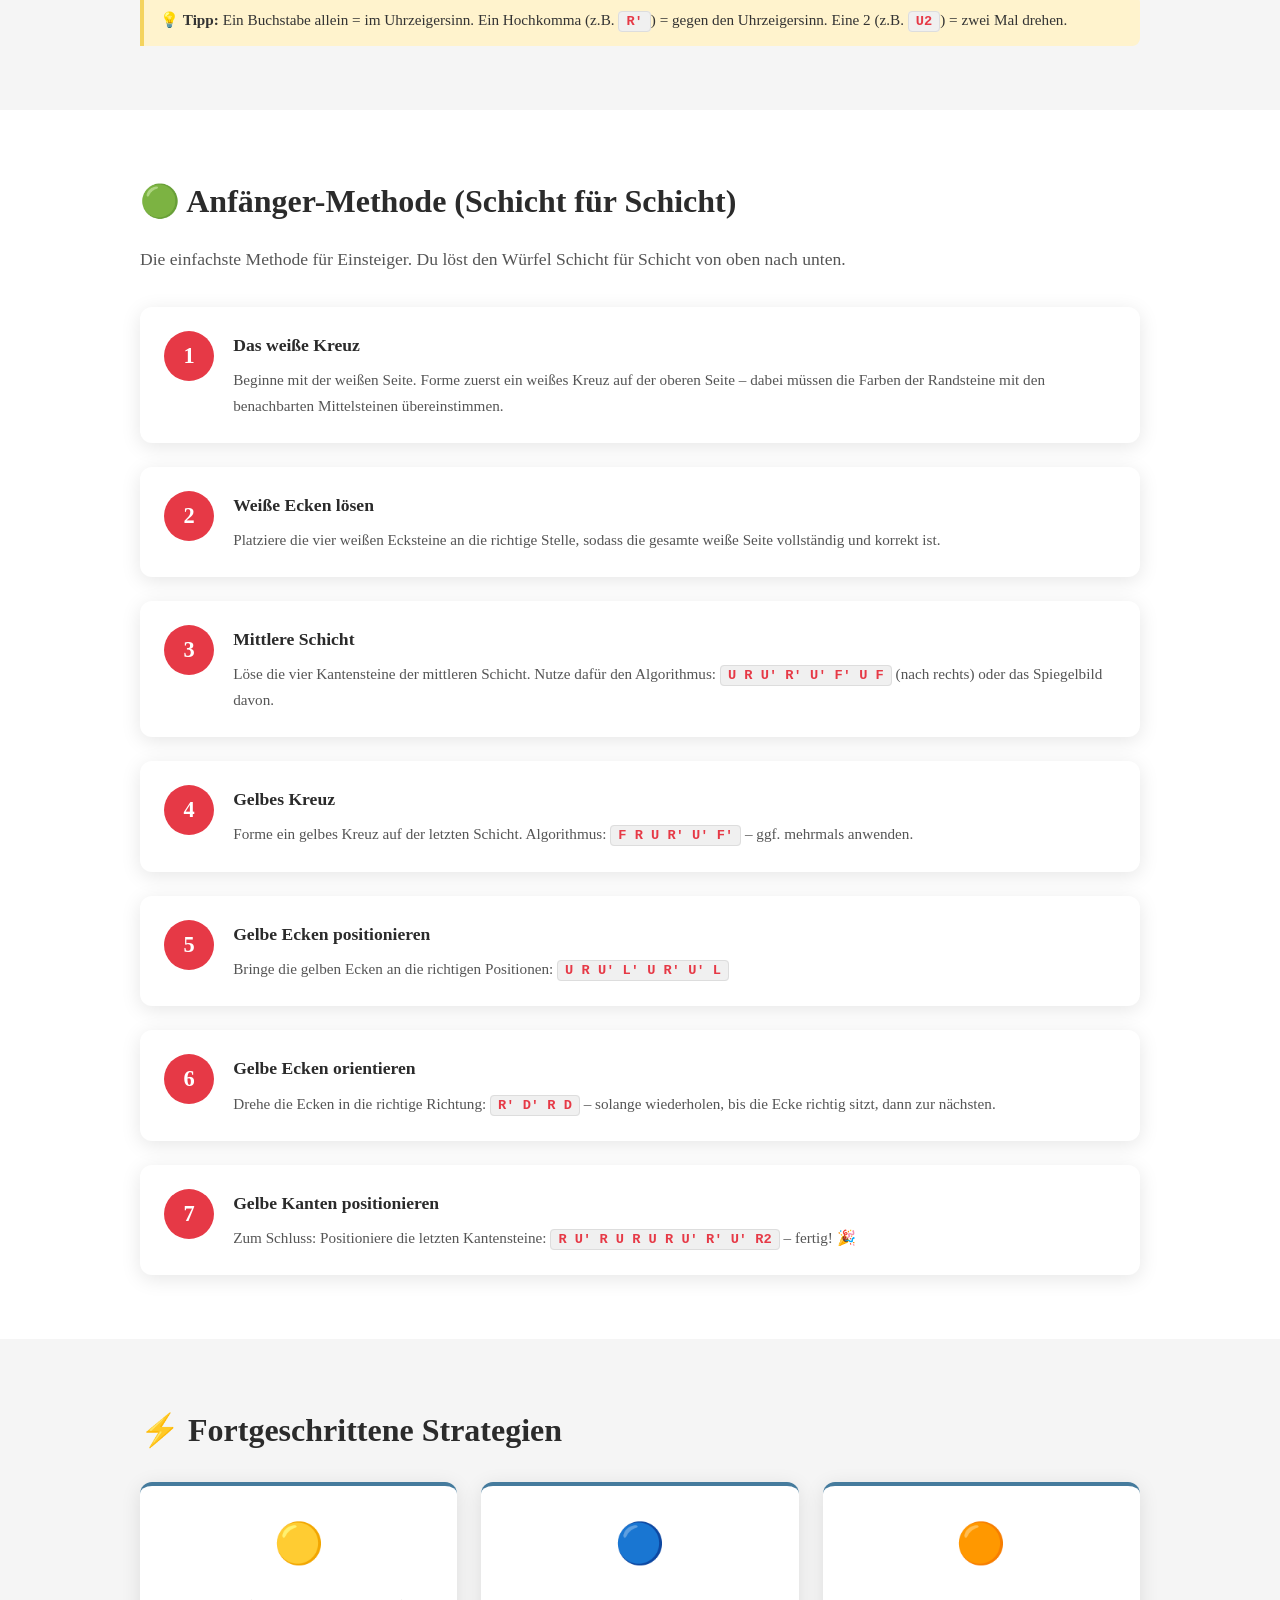
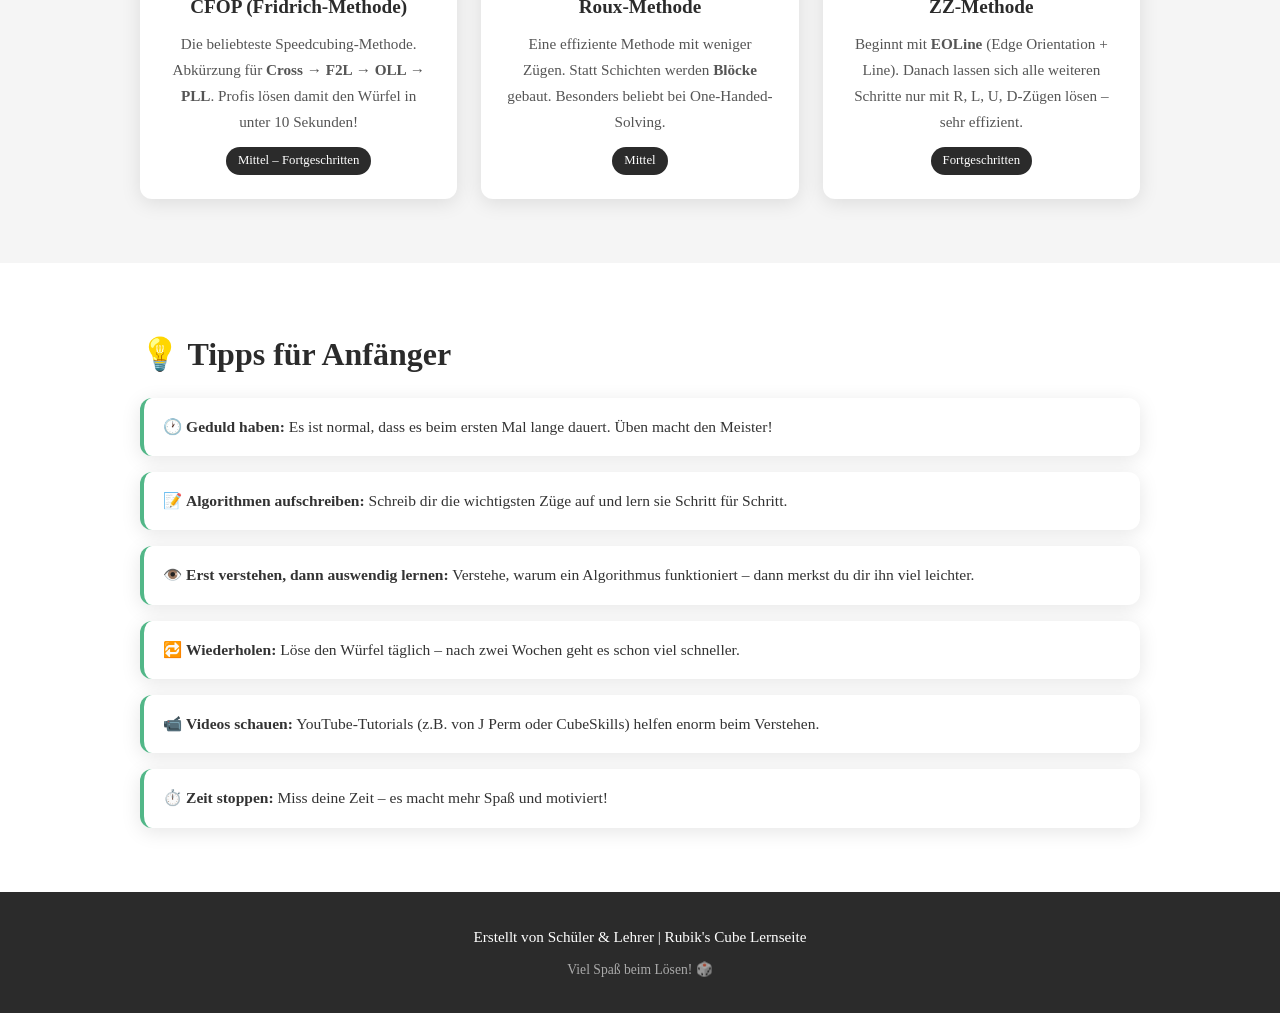
==== commit 0303c6c4: "Update index.html Wieder zurück an den Afang" ====
--- a/index.html
+++ b/index.html
@@ -12,7 +12,7 @@
   <header>
     <div class="logo">🎲 Rubik's Cube</div>
     <nav>
-      <a href="#was-ist">Was ist das wirkliche Leben?</a>
+      <a href="#was-ist">Was ist das?</a>
       <a href="#notation">Notation</a>
       <a href="#anfaenger">Anfänger-Methode</a>
       <a href="#strategien">Strategien</a>
